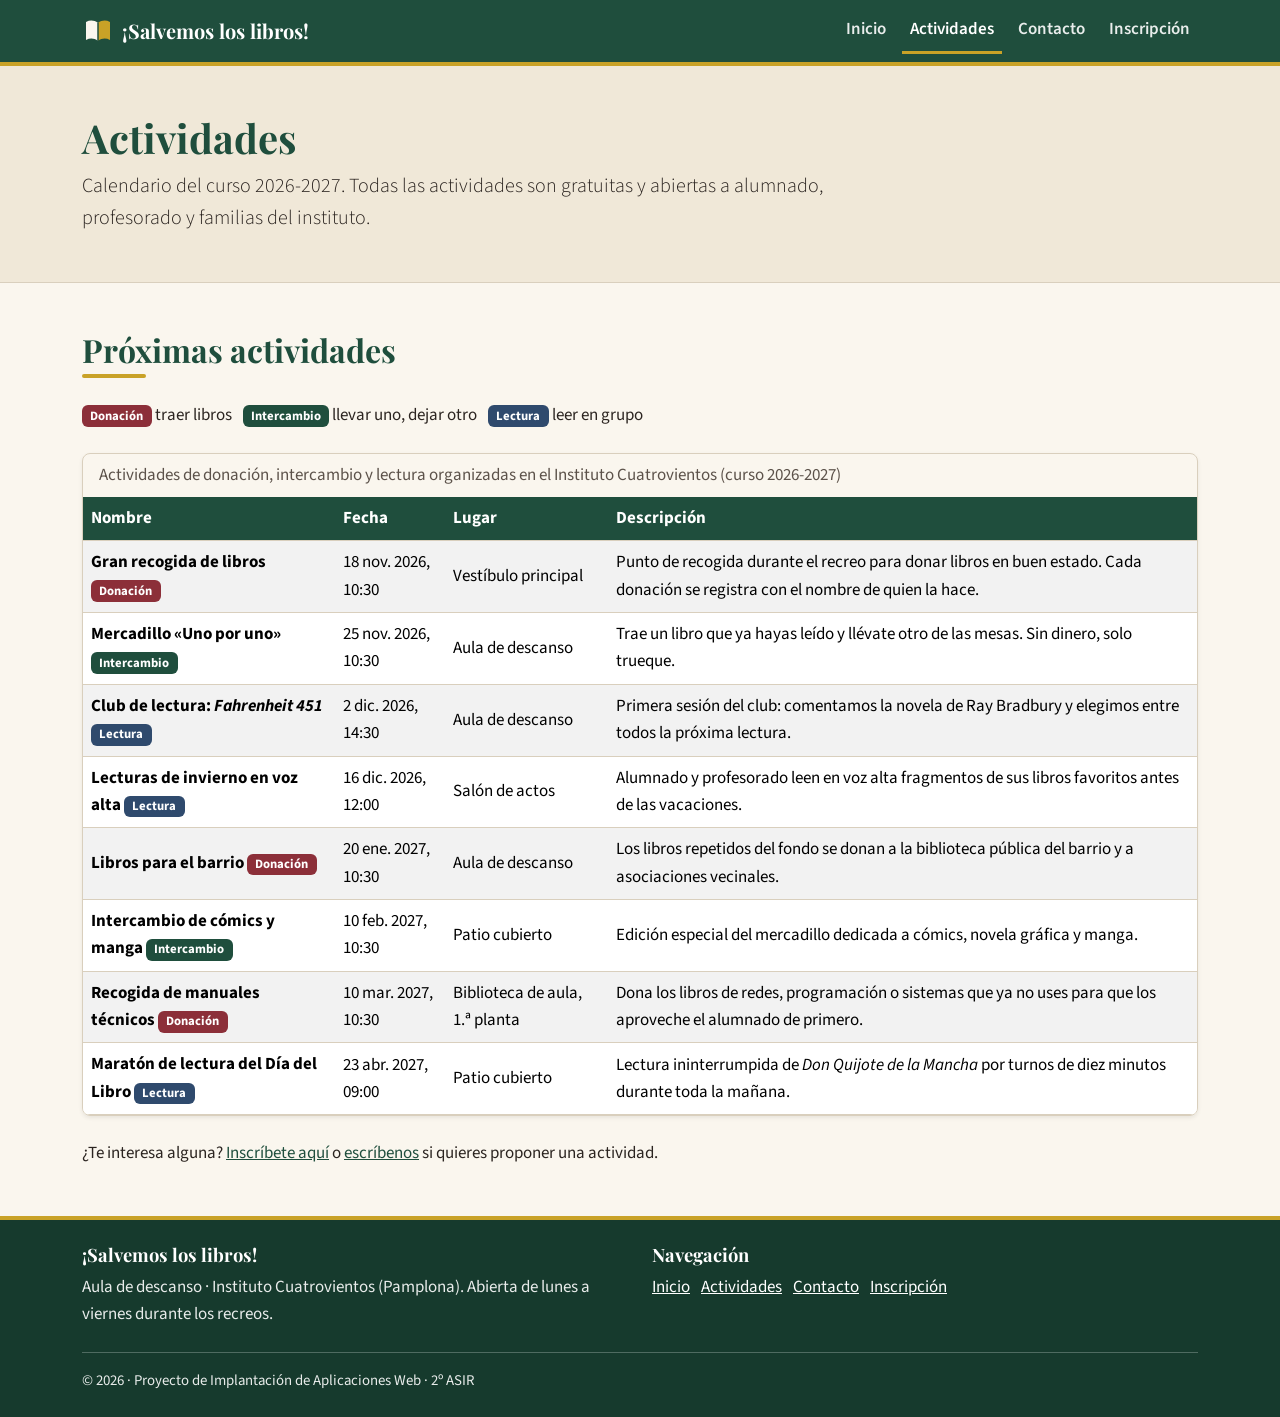
==== pages/events.html @ bb3ad629 "feat: add events page with accessible activities table" ====
<!DOCTYPE html>
<html lang="es">
<head>
  <meta charset="UTF-8">
  <meta name="viewport" content="width=device-width, initial-scale=1">
  <meta name="description" content="Calendario de actividades de intercambio, donación y lectura de ¡Salvemos los libros! en el Instituto Cuatrovientos.">
  <title>Actividades · ¡Salvemos los libros! · Instituto Cuatrovientos</title>
  <link rel="icon" href="../img/logo.svg" type="image/svg+xml">
  <link rel="preconnect" href="https://fonts.googleapis.com">
  <link rel="preconnect" href="https://fonts.gstatic.com" crossorigin>
  <link href="https://fonts.googleapis.com/css2?family=Playfair+Display:wght@700&amp;family=Source+Sans+3:wght@400;600;700&amp;display=swap" rel="stylesheet">
  <link href="https://cdn.jsdelivr.net/npm/bootstrap@5.3.3/dist/css/bootstrap.min.css" rel="stylesheet" integrity="sha384-QWTKZyjpPEjISv5WaRU9OFeRpok6YctnYmDr5pNlyT2bRjXh0JMhjY6hW+ALEwIH" crossorigin="anonymous">
  <link href="../css/style.css" rel="stylesheet">
</head>
<body>
  <a class="skip-link" href="#contenido">Saltar al contenido principal</a>

  <header>
    <nav class="navbar navbar-expand-lg navbar-library" data-bs-theme="dark" aria-label="Navegación principal">
      <div class="container">
        <a class="navbar-brand d-flex align-items-center gap-2" href="../index.html">
          <img src="../img/logo.svg" alt="" width="32" height="32">
          ¡Salvemos los libros!
        </a>
        <button class="navbar-toggler" type="button" data-bs-toggle="collapse" data-bs-target="#menuPrincipal" aria-controls="menuPrincipal" aria-expanded="false" aria-label="Abrir o cerrar el menú">
          <span class="navbar-toggler-icon"></span>
        </button>
        <div class="collapse navbar-collapse" id="menuPrincipal">
          <ul class="navbar-nav ms-auto gap-lg-2">
            <li class="nav-item"><a class="nav-link" href="../index.html">Inicio</a></li>
            <li class="nav-item"><a class="nav-link active" aria-current="page" href="events.html">Actividades</a></li>
            <li class="nav-item"><a class="nav-link" href="contact.html">Contacto</a></li>
            <li class="nav-item"><a class="nav-link" href="register.html">Inscripción</a></li>
          </ul>
        </div>
      </div>
    </nav>
  </header>

  <main id="contenido">
    <section class="page-header py-5" aria-labelledby="titulo-actividades">
      <div class="container">
        <h1 id="titulo-actividades" class="mb-2">Actividades</h1>
        <p class="lead mb-0 col-lg-9">Calendario del curso 2026-2027. Todas las actividades son gratuitas y abiertas a alumnado, profesorado y familias del instituto.</p>
      </div>
    </section>

    <section class="py-5" aria-labelledby="titulo-calendario">
      <div class="container">
        <h2 id="titulo-calendario" class="section-title">Próximas actividades</h2>
        <ul class="list-inline mb-4" aria-label="Leyenda de tipos de actividad">
          <li class="list-inline-item"><span class="badge badge-donacion">Donación</span> traer libros</li>
          <li class="list-inline-item"><span class="badge badge-intercambio">Intercambio</span> llevar uno, dejar otro</li>
          <li class="list-inline-item"><span class="badge badge-lectura">Lectura</span> leer en grupo</li>
        </ul>

        <div class="table-responsive rounded-3 border shadow-sm">
          <table class="table table-library table-striped table-hover align-middle mb-0">
            <caption class="px-3">Actividades de donación, intercambio y lectura organizadas en el Instituto Cuatrovientos (curso 2026-2027)</caption>
            <thead>
              <tr>
                <th scope="col">Nombre</th>
                <th scope="col">Fecha</th>
                <th scope="col">Lugar</th>
                <th scope="col">Descripción</th>
              </tr>
            </thead>
            <tbody>
              <tr>
                <th scope="row">Gran recogida de libros <span class="badge badge-donacion d-block d-sm-inline-block mt-1">Donación</span></th>
                <td><time datetime="2026-11-18T10:30">18 nov. 2026, 10:30</time></td>
                <td>Vestíbulo principal</td>
                <td>Punto de recogida durante el recreo para donar libros en buen estado. Cada donación se registra con el nombre de quien la hace.</td>
              </tr>
              <tr>
                <th scope="row">Mercadillo «Uno por uno» <span class="badge badge-intercambio d-block d-sm-inline-block mt-1">Intercambio</span></th>
                <td><time datetime="2026-11-25T10:30">25 nov. 2026, 10:30</time></td>
                <td>Aula de descanso</td>
                <td>Trae un libro que ya hayas leído y llévate otro de las mesas. Sin dinero, solo trueque.</td>
              </tr>
              <tr>
                <th scope="row">Club de lectura: <cite>Fahrenheit 451</cite> <span class="badge badge-lectura d-block d-sm-inline-block mt-1">Lectura</span></th>
                <td><time datetime="2026-12-02T14:30">2 dic. 2026, 14:30</time></td>
                <td>Aula de descanso</td>
                <td>Primera sesión del club: comentamos la novela de Ray Bradbury y elegimos entre todos la próxima lectura.</td>
              </tr>
              <tr>
                <th scope="row">Lecturas de invierno en voz alta <span class="badge badge-lectura d-block d-sm-inline-block mt-1">Lectura</span></th>
                <td><time datetime="2026-12-16T12:00">16 dic. 2026, 12:00</time></td>
                <td>Salón de actos</td>
                <td>Alumnado y profesorado leen en voz alta fragmentos de sus libros favoritos antes de las vacaciones.</td>
              </tr>
              <tr>
                <th scope="row">Libros para el barrio <span class="badge badge-donacion d-block d-sm-inline-block mt-1">Donación</span></th>
                <td><time datetime="2027-01-20T10:30">20 ene. 2027, 10:30</time></td>
                <td>Aula de descanso</td>
                <td>Los libros repetidos del fondo se donan a la biblioteca pública del barrio y a asociaciones vecinales.</td>
              </tr>
              <tr>
                <th scope="row">Intercambio de cómics y manga <span class="badge badge-intercambio d-block d-sm-inline-block mt-1">Intercambio</span></th>
                <td><time datetime="2027-02-10T10:30">10 feb. 2027, 10:30</time></td>
                <td>Patio cubierto</td>
                <td>Edición especial del mercadillo dedicada a cómics, novela gráfica y manga.</td>
              </tr>
              <tr>
                <th scope="row">Recogida de manuales técnicos <span class="badge badge-donacion d-block d-sm-inline-block mt-1">Donación</span></th>
                <td><time datetime="2027-03-10T10:30">10 mar. 2027, 10:30</time></td>
                <td>Biblioteca de aula, 1.ª planta</td>
                <td>Dona los libros de redes, programación o sistemas que ya no uses para que los aproveche el alumnado de primero.</td>
              </tr>
              <tr>
                <th scope="row">Maratón de lectura del Día del Libro <span class="badge badge-lectura d-block d-sm-inline-block mt-1">Lectura</span></th>
                <td><time datetime="2027-04-23T09:00">23 abr. 2027, 09:00</time></td>
                <td>Patio cubierto</td>
                <td>Lectura ininterrumpida de <cite>Don Quijote de la Mancha</cite> por turnos de diez minutos durante toda la mañana.</td>
              </tr>
            </tbody>
          </table>
        </div>
        <p class="mt-4 mb-0">¿Te interesa alguna? <a href="register.html">Inscríbete aquí</a> o <a href="contact.html">escríbenos</a> si quieres proponer una actividad.</p>
      </div>
    </section>
  </main>

  <footer class="site-footer py-4">
    <div class="container">
      <div class="row g-4">
        <div class="col-md-6">
          <h2>¡Salvemos los libros!</h2>
          <p class="mb-0">Aula de descanso · Instituto Cuatrovientos (Pamplona). Abierta de lunes a viernes durante los recreos.</p>
        </div>
        <nav class="col-md-6" aria-label="Enlaces del pie de página">
          <h2>Navegación</h2>
          <ul class="list-inline mb-0">
            <li class="list-inline-item"><a href="../index.html">Inicio</a></li>
            <li class="list-inline-item"><a href="events.html">Actividades</a></li>
            <li class="list-inline-item"><a href="contact.html">Contacto</a></li>
            <li class="list-inline-item"><a href="register.html">Inscripción</a></li>
          </ul>
        </nav>
      </div>
      <p class="small mt-4 mb-0 pt-3 border-top border-light border-opacity-25">© 2026 · Proyecto de Implantación de Aplicaciones Web · 2º ASIR</p>
    </div>
  </footer>

  <script src="https://cdn.jsdelivr.net/npm/bootstrap@5.3.3/dist/js/bootstrap.bundle.min.js" integrity="sha384-YvpcrYf0tY3lHB60NNkmXc5s9fDVZLESaAA55NDzOxhy9GkcIdslK1eN7N6jIeHz" crossorigin="anonymous"></script>
</body>
</html>
---- css/style.css ----
/* ==========================================================================
   ¡Salvemos los libros! · Estilos propios sobre Bootstrap 5.3
   ========================================================================== */

/* --- 1. Variables: paleta y tipografías (ver docs/PLANNING.md) --- */
:root {
  --color-primary: #1f4e3d;
  --color-primary-dark: #163a2d;
  --color-primary-rgb: 31, 78, 61;
  --color-accent: #8c2f39;
  --color-gold: #c9a227;
  --color-reading: #2f4a6d;
  --color-paper: #faf6ee;
  --color-paper-dark: #f0e8d8;
  --color-ink: #2b2420;
  --color-muted: #5c524a;

  --font-heading: 'Playfair Display', Georgia, 'Times New Roman', serif;
  --font-body: 'Source Sans 3', system-ui, -apple-system, 'Segoe UI', Roboto, Arial, sans-serif;

  /* Sobrescribimos variables de Bootstrap para que sus componentes usen nuestra paleta */
  --bs-body-bg: var(--color-paper);
  --bs-body-color: var(--color-ink);
  --bs-body-font-family: var(--font-body);
  --bs-secondary-color: var(--color-muted);
  --bs-primary: var(--color-primary);
  --bs-primary-rgb: var(--color-primary-rgb);
  --bs-link-color-rgb: var(--color-primary-rgb);
  --bs-link-hover-color-rgb: 22, 58, 45;
  --bs-border-color: #d9cfbd;
}

/* --- 2. Base y tipografía --- */
body {
  font-size: 1.0625rem;
  line-height: 1.6;
}

h1, h2, h3, .navbar-brand {
  font-family: var(--font-heading);
  font-weight: 700;
  color: var(--color-primary);
}

.section-title {
  position: relative;
  padding-bottom: 0.5rem;
  margin-bottom: 1.5rem;
}

/* Subrayado decorativo dorado bajo los títulos de sección */
.section-title::after {
  content: '';
  position: absolute;
  left: 0;
  bottom: 0;
  width: 4rem;
  height: 4px;
  border-radius: 2px;
  background: var(--color-gold);
}

/* --- 3. Accesibilidad: foco siempre visible y enlace para saltar al contenido --- */
:focus-visible {
  outline: 3px solid var(--color-accent);
  outline-offset: 3px;
}

.navbar :focus-visible,
.site-footer :focus-visible,
.hero :focus-visible {
  outline-color: var(--color-gold);
}

.skip-link {
  position: absolute;
  top: -100px;
  left: 1rem;
  z-index: 2000;
  padding: 0.5rem 1rem;
  background: var(--color-ink);
  color: #fff;
  border-radius: 0 0 0.5rem 0.5rem;
}

.skip-link:focus {
  top: 0;
  color: #fff;
}

/* --- 4. Navbar --- */
.navbar-library {
  background: var(--color-primary);
  border-bottom: 4px solid var(--color-gold);
}

.navbar-library .navbar-brand {
  color: #fff;
}

.navbar-library .nav-link {
  --bs-nav-link-color: rgba(255, 255, 255, 0.9);
  --bs-nav-link-hover-color: #fff;
  font-weight: 600;
  border-bottom: 3px solid transparent;
}

/* El enlace activo no se distingue solo por el color: lleva subrayado dorado */
.navbar-library .nav-link.active {
  color: #fff;
  border-bottom-color: var(--color-gold);
}

/* --- 5. Botones con la paleta propia --- */
.btn-primary {
  --bs-btn-bg: var(--color-primary);
  --bs-btn-border-color: var(--color-primary);
  --bs-btn-hover-bg: var(--color-primary-dark);
  --bs-btn-hover-border-color: var(--color-primary-dark);
  --bs-btn-active-bg: var(--color-primary-dark);
  --bs-btn-active-border-color: var(--color-primary-dark);
  --bs-btn-focus-shadow-rgb: var(--color-primary-rgb);
}

.btn-outline-primary {
  --bs-btn-color: var(--color-primary);
  --bs-btn-border-color: var(--color-primary);
  --bs-btn-hover-bg: var(--color-primary);
  --bs-btn-hover-border-color: var(--color-primary);
  --bs-btn-active-bg: var(--color-primary-dark);
  --bs-btn-active-border-color: var(--color-primary-dark);
  --bs-btn-focus-shadow-rgb: var(--color-primary-rgb);
}

.btn-accent {
  --bs-btn-color: #fff;
  --bs-btn-bg: var(--color-accent);
  --bs-btn-border-color: var(--color-accent);
  --bs-btn-hover-color: #fff;
  --bs-btn-hover-bg: #6f242d;
  --bs-btn-hover-border-color: #6f242d;
  --bs-btn-active-color: #fff;
  --bs-btn-active-bg: #6f242d;
}

/* --- 6. Hero de portada --- */
.hero {
  background:
    linear-gradient(135deg, rgba(22, 58, 45, 0.97), rgba(31, 78, 61, 0.9)),
    repeating-linear-gradient(90deg, var(--color-gold) 0 6px, transparent 6px 46px);
  color: #fff;
}

.hero h1 {
  color: #fff;
}

.hero .lead {
  color: rgba(255, 255, 255, 0.92);
}

.page-header {
  background: var(--color-paper-dark);
  border-bottom: 1px solid var(--bs-border-color);
}

/* --- 7. Cards de libros y objetivos --- */
.book-card {
  border: 1px solid var(--bs-border-color);
  transition: transform 0.2s ease, box-shadow 0.2s ease;
}

.book-card:hover,
.book-card:focus-within {
  transform: translateY(-4px);
  box-shadow: 0 0.75rem 1.5rem rgba(43, 36, 32, 0.12);
}

.book-card .card-img-top {
  aspect-ratio: 2 / 3;
  object-fit: cover;
  background: var(--color-paper-dark);
}

.book-meta {
  color: var(--color-muted);
}

.goal-card {
  background: #fff;
  border-left: 4px solid var(--color-gold);
}

/* --- 8. Etiquetas por tipo de actividad --- */
.badge-donacion { background: var(--color-accent); }
.badge-intercambio { background: var(--color-primary); }
.badge-lectura { background: var(--color-reading); }

/* --- 9. Tabla de actividades --- */
.table-library {
  --bs-table-bg: #fff;
}

.table-library > thead {
  --bs-table-bg: var(--color-primary);
  --bs-table-color: #fff;
}

.table-library caption {
  caption-side: top;
  color: var(--color-muted);
}

/* --- 10. Formularios --- */
.form-control:focus,
.form-select:focus,
.form-check-input:focus {
  border-color: var(--color-primary);
  box-shadow: 0 0 0 0.25rem rgba(var(--color-primary-rgb), 0.25);
}

.form-check-input:checked {
  background-color: var(--color-primary);
  border-color: var(--color-primary);
}

.form-panel {
  background: #fff;
  border: 1px solid var(--bs-border-color);
  border-radius: 0.75rem;
}

/* Asterisco de campo obligatorio (el atributo required ya lo anuncia al lector de pantalla) */
.required-mark {
  color: var(--color-accent);
  font-weight: 700;
}

.optional-mark {
  color: var(--color-muted);
  font-weight: 400;
  font-size: 0.9em;
}

/* --- 11. Footer --- */
.site-footer {
  background: var(--color-primary-dark);
  color: rgba(255, 255, 255, 0.9);
  border-top: 4px solid var(--color-gold);
}

.site-footer h2 {
  color: #fff;
  font-size: 1.15rem;
}

.site-footer a {
  color: #fff;
}
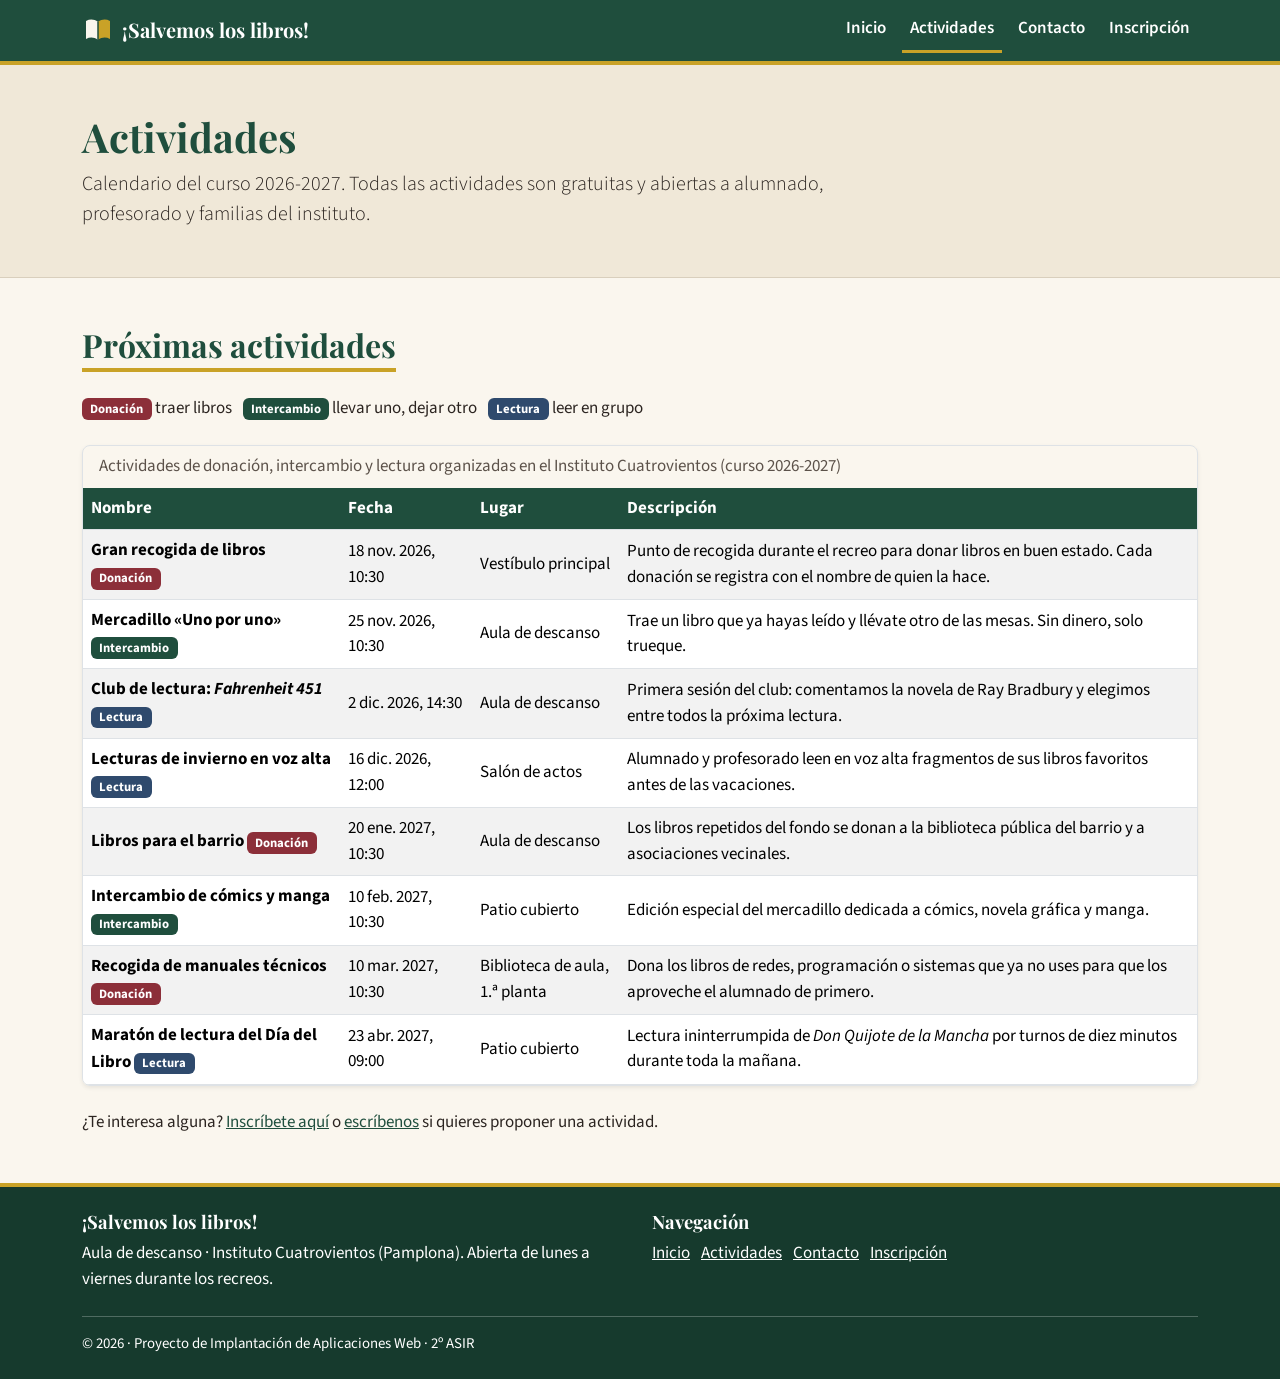
==== commit b89e6372: "refactor: simplify custom CSS and table column classes" ====
--- a/pages/events.html
+++ b/pages/events.html
@@ -67,52 +67,52 @@
             </thead>
             <tbody>
               <tr>
-                <th scope="row">Gran recogida de libros <span class="badge badge-donacion d-block d-sm-inline-block mt-1">Donación</span></th>
-                <td><time datetime="2026-11-18T10:30">18 nov. 2026, 10:30</time></td>
+                <th scope="row" class="col-nombre">Gran recogida de libros <span class="badge badge-donacion d-block d-sm-inline-block mt-1">Donación</span></th>
+                <td class="col-fecha"><time datetime="2026-11-18T10:30">18 nov. 2026, 10:30</time></td>
                 <td>Vestíbulo principal</td>
-                <td>Punto de recogida durante el recreo para donar libros en buen estado. Cada donación se registra con el nombre de quien la hace.</td>
+                <td class="col-descripcion">Punto de recogida durante el recreo para donar libros en buen estado. Cada donación se registra con el nombre de quien la hace.</td>
               </tr>
               <tr>
-                <th scope="row">Mercadillo «Uno por uno» <span class="badge badge-intercambio d-block d-sm-inline-block mt-1">Intercambio</span></th>
-                <td><time datetime="2026-11-25T10:30">25 nov. 2026, 10:30</time></td>
+                <th scope="row" class="col-nombre">Mercadillo «Uno por uno» <span class="badge badge-intercambio d-block d-sm-inline-block mt-1">Intercambio</span></th>
+                <td class="col-fecha"><time datetime="2026-11-25T10:30">25 nov. 2026, 10:30</time></td>
                 <td>Aula de descanso</td>
-                <td>Trae un libro que ya hayas leído y llévate otro de las mesas. Sin dinero, solo trueque.</td>
+                <td class="col-descripcion">Trae un libro que ya hayas leído y llévate otro de las mesas. Sin dinero, solo trueque.</td>
               </tr>
               <tr>
-                <th scope="row">Club de lectura: <cite>Fahrenheit 451</cite> <span class="badge badge-lectura d-block d-sm-inline-block mt-1">Lectura</span></th>
-                <td><time datetime="2026-12-02T14:30">2 dic. 2026, 14:30</time></td>
+                <th scope="row" class="col-nombre">Club de lectura: <cite>Fahrenheit 451</cite> <span class="badge badge-lectura d-block d-sm-inline-block mt-1">Lectura</span></th>
+                <td class="col-fecha"><time datetime="2026-12-02T14:30">2 dic. 2026, 14:30</time></td>
                 <td>Aula de descanso</td>
-                <td>Primera sesión del club: comentamos la novela de Ray Bradbury y elegimos entre todos la próxima lectura.</td>
+                <td class="col-descripcion">Primera sesión del club: comentamos la novela de Ray Bradbury y elegimos entre todos la próxima lectura.</td>
               </tr>
               <tr>
-                <th scope="row">Lecturas de invierno en voz alta <span class="badge badge-lectura d-block d-sm-inline-block mt-1">Lectura</span></th>
-                <td><time datetime="2026-12-16T12:00">16 dic. 2026, 12:00</time></td>
+                <th scope="row" class="col-nombre">Lecturas de invierno en voz alta <span class="badge badge-lectura d-block d-sm-inline-block mt-1">Lectura</span></th>
+                <td class="col-fecha"><time datetime="2026-12-16T12:00">16 dic. 2026, 12:00</time></td>
                 <td>Salón de actos</td>
-                <td>Alumnado y profesorado leen en voz alta fragmentos de sus libros favoritos antes de las vacaciones.</td>
+                <td class="col-descripcion">Alumnado y profesorado leen en voz alta fragmentos de sus libros favoritos antes de las vacaciones.</td>
               </tr>
               <tr>
-                <th scope="row">Libros para el barrio <span class="badge badge-donacion d-block d-sm-inline-block mt-1">Donación</span></th>
-                <td><time datetime="2027-01-20T10:30">20 ene. 2027, 10:30</time></td>
+                <th scope="row" class="col-nombre">Libros para el barrio <span class="badge badge-donacion d-block d-sm-inline-block mt-1">Donación</span></th>
+                <td class="col-fecha"><time datetime="2027-01-20T10:30">20 ene. 2027, 10:30</time></td>
                 <td>Aula de descanso</td>
-                <td>Los libros repetidos del fondo se donan a la biblioteca pública del barrio y a asociaciones vecinales.</td>
+                <td class="col-descripcion">Los libros repetidos del fondo se donan a la biblioteca pública del barrio y a asociaciones vecinales.</td>
               </tr>
               <tr>
-                <th scope="row">Intercambio de cómics y manga <span class="badge badge-intercambio d-block d-sm-inline-block mt-1">Intercambio</span></th>
-                <td><time datetime="2027-02-10T10:30">10 feb. 2027, 10:30</time></td>
+                <th scope="row" class="col-nombre">Intercambio de cómics y manga <span class="badge badge-intercambio d-block d-sm-inline-block mt-1">Intercambio</span></th>
+                <td class="col-fecha"><time datetime="2027-02-10T10:30">10 feb. 2027, 10:30</time></td>
                 <td>Patio cubierto</td>
-                <td>Edición especial del mercadillo dedicada a cómics, novela gráfica y manga.</td>
+                <td class="col-descripcion">Edición especial del mercadillo dedicada a cómics, novela gráfica y manga.</td>
               </tr>
               <tr>
-                <th scope="row">Recogida de manuales técnicos <span class="badge badge-donacion d-block d-sm-inline-block mt-1">Donación</span></th>
-                <td><time datetime="2027-03-10T10:30">10 mar. 2027, 10:30</time></td>
+                <th scope="row" class="col-nombre">Recogida de manuales técnicos <span class="badge badge-donacion d-block d-sm-inline-block mt-1">Donación</span></th>
+                <td class="col-fecha"><time datetime="2027-03-10T10:30">10 mar. 2027, 10:30</time></td>
                 <td>Biblioteca de aula, 1.ª planta</td>
-                <td>Dona los libros de redes, programación o sistemas que ya no uses para que los aproveche el alumnado de primero.</td>
+                <td class="col-descripcion">Dona los libros de redes, programación o sistemas que ya no uses para que los aproveche el alumnado de primero.</td>
               </tr>
               <tr>
-                <th scope="row">Maratón de lectura del Día del Libro <span class="badge badge-lectura d-block d-sm-inline-block mt-1">Lectura</span></th>
-                <td><time datetime="2027-04-23T09:00">23 abr. 2027, 09:00</time></td>
+                <th scope="row" class="col-nombre">Maratón de lectura del Día del Libro <span class="badge badge-lectura d-block d-sm-inline-block mt-1">Lectura</span></th>
+                <td class="col-fecha"><time datetime="2027-04-23T09:00">23 abr. 2027, 09:00</time></td>
                 <td>Patio cubierto</td>
-                <td>Lectura ininterrumpida de <cite>Don Quijote de la Mancha</cite> por turnos de diez minutos durante toda la mañana.</td>
+                <td class="col-descripcion">Lectura ininterrumpida de <cite>Don Quijote de la Mancha</cite> por turnos de diez minutos durante toda la mañana.</td>
               </tr>
             </tbody>
           </table>
--- a/css/style.css
+++ b/css/style.css
@@ -1,39 +1,31 @@
-/* ==========================================================================
-   ¡Salvemos los libros! · Estilos propios sobre Bootstrap 5.3
-   ========================================================================== */
-
-/* --- 1. Variables: paleta y tipografías (ver docs/PLANNING.md) --- */
+/* ==========================================================
+   ¡Salvemos los libros! - Estilos propios
+   Se cargan DESPUÉS de Bootstrap para poder cambiar su aspecto.
+   ========================================================== */
+
+/* ---------- 1. Variables: colores y tipografías ---------- */
 :root {
-  --color-primary: #1f4e3d;
-  --color-primary-dark: #163a2d;
-  --color-primary-rgb: 31, 78, 61;
-  --color-accent: #8c2f39;
-  --color-gold: #c9a227;
-  --color-reading: #2f4a6d;
-  --color-paper: #faf6ee;
-  --color-paper-dark: #f0e8d8;
-  --color-ink: #2b2420;
-  --color-muted: #5c524a;
+  --color-primary: #1f4e3d;      /* verde biblioteca */
+  --color-primary-dark: #163a2d; /* verde oscuro */
+  --color-accent: #8c2f39;       /* burdeos */
+  --color-accent-dark: #6f242d;  /* burdeos oscuro */
+  --color-gold: #c9a227;         /* dorado */
+  --color-reading: #2f4a6d;      /* azul tinta */
+  --color-paper: #faf6ee;        /* papel antiguo */
+  --color-paper-dark: #f0e8d8;   /* papel más oscuro */
+  --color-ink: #2b2420;          /* tinta (texto) */
+  --color-muted: #5c524a;        /* texto secundario */
 
   --font-heading: 'Playfair Display', Georgia, 'Times New Roman', serif;
-  --font-body: 'Source Sans 3', system-ui, -apple-system, 'Segoe UI', Roboto, Arial, sans-serif;
-
-  /* Sobrescribimos variables de Bootstrap para que sus componentes usen nuestra paleta */
-  --bs-body-bg: var(--color-paper);
-  --bs-body-color: var(--color-ink);
-  --bs-body-font-family: var(--font-body);
-  --bs-secondary-color: var(--color-muted);
-  --bs-primary: var(--color-primary);
-  --bs-primary-rgb: var(--color-primary-rgb);
-  --bs-link-color-rgb: var(--color-primary-rgb);
-  --bs-link-hover-color-rgb: 22, 58, 45;
-  --bs-border-color: #d9cfbd;
-}
-
-/* --- 2. Base y tipografía --- */
+  --font-body: 'Source Sans 3', Arial, Helvetica, sans-serif;
+}
+
+/* ---------- 2. Base ---------- */
 body {
+  background-color: var(--color-paper);
+  color: var(--color-ink);
+  font-family: var(--font-body);
   font-size: 1.0625rem;
-  line-height: 1.6;
 }
 
 h1, h2, h3, .navbar-brand {
@@ -42,45 +34,46 @@
   color: var(--color-primary);
 }
 
+a {
+  color: var(--color-primary);
+}
+
+/* Título de sección con una línea dorada debajo */
 .section-title {
-  position: relative;
-  padding-bottom: 0.5rem;
+  display: inline-block;
+  padding-bottom: 0.25rem;
   margin-bottom: 1.5rem;
-}
-
-/* Subrayado decorativo dorado bajo los títulos de sección */
-.section-title::after {
-  content: '';
-  position: absolute;
-  left: 0;
-  bottom: 0;
-  width: 4rem;
-  height: 4px;
-  border-radius: 2px;
-  background: var(--color-gold);
-}
-
-/* --- 3. Accesibilidad: foco siempre visible y enlace para saltar al contenido --- */
-:focus-visible {
+  border-bottom: 4px solid var(--color-gold);
+}
+
+/* ---------- 3. Accesibilidad ---------- */
+/* Contorno visible cuando se navega con el teclado */
+a:focus-visible,
+button:focus-visible,
+input:focus-visible,
+select:focus-visible,
+textarea:focus-visible {
   outline: 3px solid var(--color-accent);
   outline-offset: 3px;
 }
 
-.navbar :focus-visible,
-.site-footer :focus-visible,
-.hero :focus-visible {
+/* Sobre fondo verde oscuro el contorno se ve mejor en dorado */
+.navbar a:focus-visible,
+.navbar button:focus-visible,
+.hero a:focus-visible,
+.site-footer a:focus-visible {
   outline-color: var(--color-gold);
 }
 
+/* Enlace "Saltar al contenido": escondido arriba hasta que recibe el foco */
 .skip-link {
   position: absolute;
   top: -100px;
   left: 1rem;
   z-index: 2000;
   padding: 0.5rem 1rem;
-  background: var(--color-ink);
-  color: #fff;
-  border-radius: 0 0 0.5rem 0.5rem;
+  background-color: var(--color-ink);
+  color: #fff;
 }
 
 .skip-link:focus {
@@ -88,30 +81,31 @@
   color: #fff;
 }
 
-/* --- 4. Navbar --- */
+/* ---------- 4. Navbar ---------- */
 .navbar-library {
-  background: var(--color-primary);
+  background-color: var(--color-primary);
   border-bottom: 4px solid var(--color-gold);
 }
 
-.navbar-library .navbar-brand {
-  color: #fff;
-}
-
+.navbar-library .navbar-brand,
 .navbar-library .nav-link {
-  --bs-nav-link-color: rgba(255, 255, 255, 0.9);
-  --bs-nav-link-hover-color: #fff;
+  color: #fff;
+}
+
+.navbar-library .nav-link {
   font-weight: 600;
   border-bottom: 3px solid transparent;
 }
 
-/* El enlace activo no se distingue solo por el color: lleva subrayado dorado */
+/* Enlace activo: además del color, lleva una línea dorada debajo */
 .navbar-library .nav-link.active {
   color: #fff;
   border-bottom-color: var(--color-gold);
 }
 
-/* --- 5. Botones con la paleta propia --- */
+/* ---------- 5. Botones ---------- */
+/* Bootstrap pinta los botones leyendo estas variables (--bs-btn-...).
+   Solo cambiamos su valor para usar nuestros colores. */
 .btn-primary {
   --bs-btn-bg: var(--color-primary);
   --bs-btn-border-color: var(--color-primary);
@@ -119,7 +113,6 @@
   --bs-btn-hover-border-color: var(--color-primary-dark);
   --bs-btn-active-bg: var(--color-primary-dark);
   --bs-btn-active-border-color: var(--color-primary-dark);
-  --bs-btn-focus-shadow-rgb: var(--color-primary-rgb);
 }
 
 .btn-outline-primary {
@@ -129,7 +122,6 @@
   --bs-btn-hover-border-color: var(--color-primary);
   --bs-btn-active-bg: var(--color-primary-dark);
   --bs-btn-active-border-color: var(--color-primary-dark);
-  --bs-btn-focus-shadow-rgb: var(--color-primary-rgb);
 }
 
 .btn-accent {
@@ -137,49 +129,42 @@
   --bs-btn-bg: var(--color-accent);
   --bs-btn-border-color: var(--color-accent);
   --bs-btn-hover-color: #fff;
-  --bs-btn-hover-bg: #6f242d;
-  --bs-btn-hover-border-color: #6f242d;
+  --bs-btn-hover-bg: var(--color-accent-dark);
+  --bs-btn-hover-border-color: var(--color-accent-dark);
   --bs-btn-active-color: #fff;
-  --bs-btn-active-bg: #6f242d;
-}
-
-/* --- 6. Hero de portada --- */
+  --bs-btn-active-bg: var(--color-accent-dark);
+}
+
+/* ---------- 6. Cabeceras de página ---------- */
 .hero {
-  background:
-    linear-gradient(135deg, rgba(22, 58, 45, 0.97), rgba(31, 78, 61, 0.9)),
-    repeating-linear-gradient(90deg, var(--color-gold) 0 6px, transparent 6px 46px);
-  color: #fff;
-}
-
-.hero h1 {
-  color: #fff;
-}
-
+  background-color: var(--color-primary);
+  color: #fff;
+}
+
+.hero h1,
 .hero .lead {
-  color: rgba(255, 255, 255, 0.92);
+  color: #fff;
 }
 
 .page-header {
-  background: var(--color-paper-dark);
-  border-bottom: 1px solid var(--bs-border-color);
-}
-
-/* --- 7. Cards de libros y objetivos --- */
+  background-color: var(--color-paper-dark);
+  border-bottom: 1px solid #d9cfbd;
+}
+
+/* ---------- 7. Cards ---------- */
 .book-card {
-  border: 1px solid var(--bs-border-color);
-  transition: transform 0.2s ease, box-shadow 0.2s ease;
-}
-
-.book-card:hover,
-.book-card:focus-within {
+  border: 1px solid #d9cfbd;
+  transition: transform 0.2s;
+}
+
+/* La portada ocupa todo el ancho y la altura se ajusta sola, sin deformarse */
+.book-card img {
+  height: auto;
+}
+
+/* Al pasar el ratón la card sube un poco */
+.book-card:hover {
   transform: translateY(-4px);
-  box-shadow: 0 0.75rem 1.5rem rgba(43, 36, 32, 0.12);
-}
-
-.book-card .card-img-top {
-  aspect-ratio: 2 / 3;
-  object-fit: cover;
-  background: var(--color-paper-dark);
 }
 
 .book-meta {
@@ -187,23 +172,27 @@
 }
 
 .goal-card {
-  background: #fff;
+  background-color: #fff;
   border-left: 4px solid var(--color-gold);
 }
 
-/* --- 8. Etiquetas por tipo de actividad --- */
-.badge-donacion { background: var(--color-accent); }
-.badge-intercambio { background: var(--color-primary); }
-.badge-lectura { background: var(--color-reading); }
-
-/* --- 9. Tabla de actividades --- */
-.table-library {
-  --bs-table-bg: #fff;
-}
-
-.table-library > thead {
-  --bs-table-bg: var(--color-primary);
-  --bs-table-color: #fff;
+/* ---------- 8. Etiquetas por tipo de actividad ---------- */
+.badge-donacion {
+  background-color: var(--color-accent);
+}
+
+.badge-intercambio {
+  background-color: var(--color-primary);
+}
+
+.badge-lectura {
+  background-color: var(--color-reading);
+}
+
+/* ---------- 9. Tabla de actividades ---------- */
+.table-library thead th {
+  background-color: var(--color-primary);
+  color: #fff;
 }
 
 .table-library caption {
@@ -211,12 +200,31 @@
   color: var(--color-muted);
 }
 
-/* --- 10. Formularios --- */
+/* Anchos mínimos: en el móvil la tabla se desplaza hacia el lado
+   (gracias a .table-responsive) en vez de aplastar el texto */
+.col-nombre {
+  min-width: 11rem;
+}
+
+.col-fecha {
+  min-width: 7.5rem;
+}
+
+.col-descripcion {
+  min-width: 18rem;
+}
+
+/* ---------- 10. Formularios ---------- */
+.form-control,
+.form-select {
+  background-color: #fff;
+}
+
 .form-control:focus,
 .form-select:focus,
 .form-check-input:focus {
   border-color: var(--color-primary);
-  box-shadow: 0 0 0 0.25rem rgba(var(--color-primary-rgb), 0.25);
+  box-shadow: 0 0 0 0.25rem rgba(31, 78, 61, 0.25);
 }
 
 .form-check-input:checked {
@@ -225,27 +233,27 @@
 }
 
 .form-panel {
-  background: #fff;
-  border: 1px solid var(--bs-border-color);
+  background-color: #fff;
+  border: 1px solid #d9cfbd;
   border-radius: 0.75rem;
 }
 
-/* Asterisco de campo obligatorio (el atributo required ya lo anuncia al lector de pantalla) */
+/* Asterisco de los campos obligatorios */
 .required-mark {
   color: var(--color-accent);
   font-weight: 700;
 }
 
+/* Texto "(opcional)" */
 .optional-mark {
   color: var(--color-muted);
-  font-weight: 400;
   font-size: 0.9em;
 }
 
-/* --- 11. Footer --- */
+/* ---------- 11. Footer ---------- */
 .site-footer {
-  background: var(--color-primary-dark);
-  color: rgba(255, 255, 255, 0.9);
+  background-color: var(--color-primary-dark);
+  color: #fff;
   border-top: 4px solid var(--color-gold);
 }
 
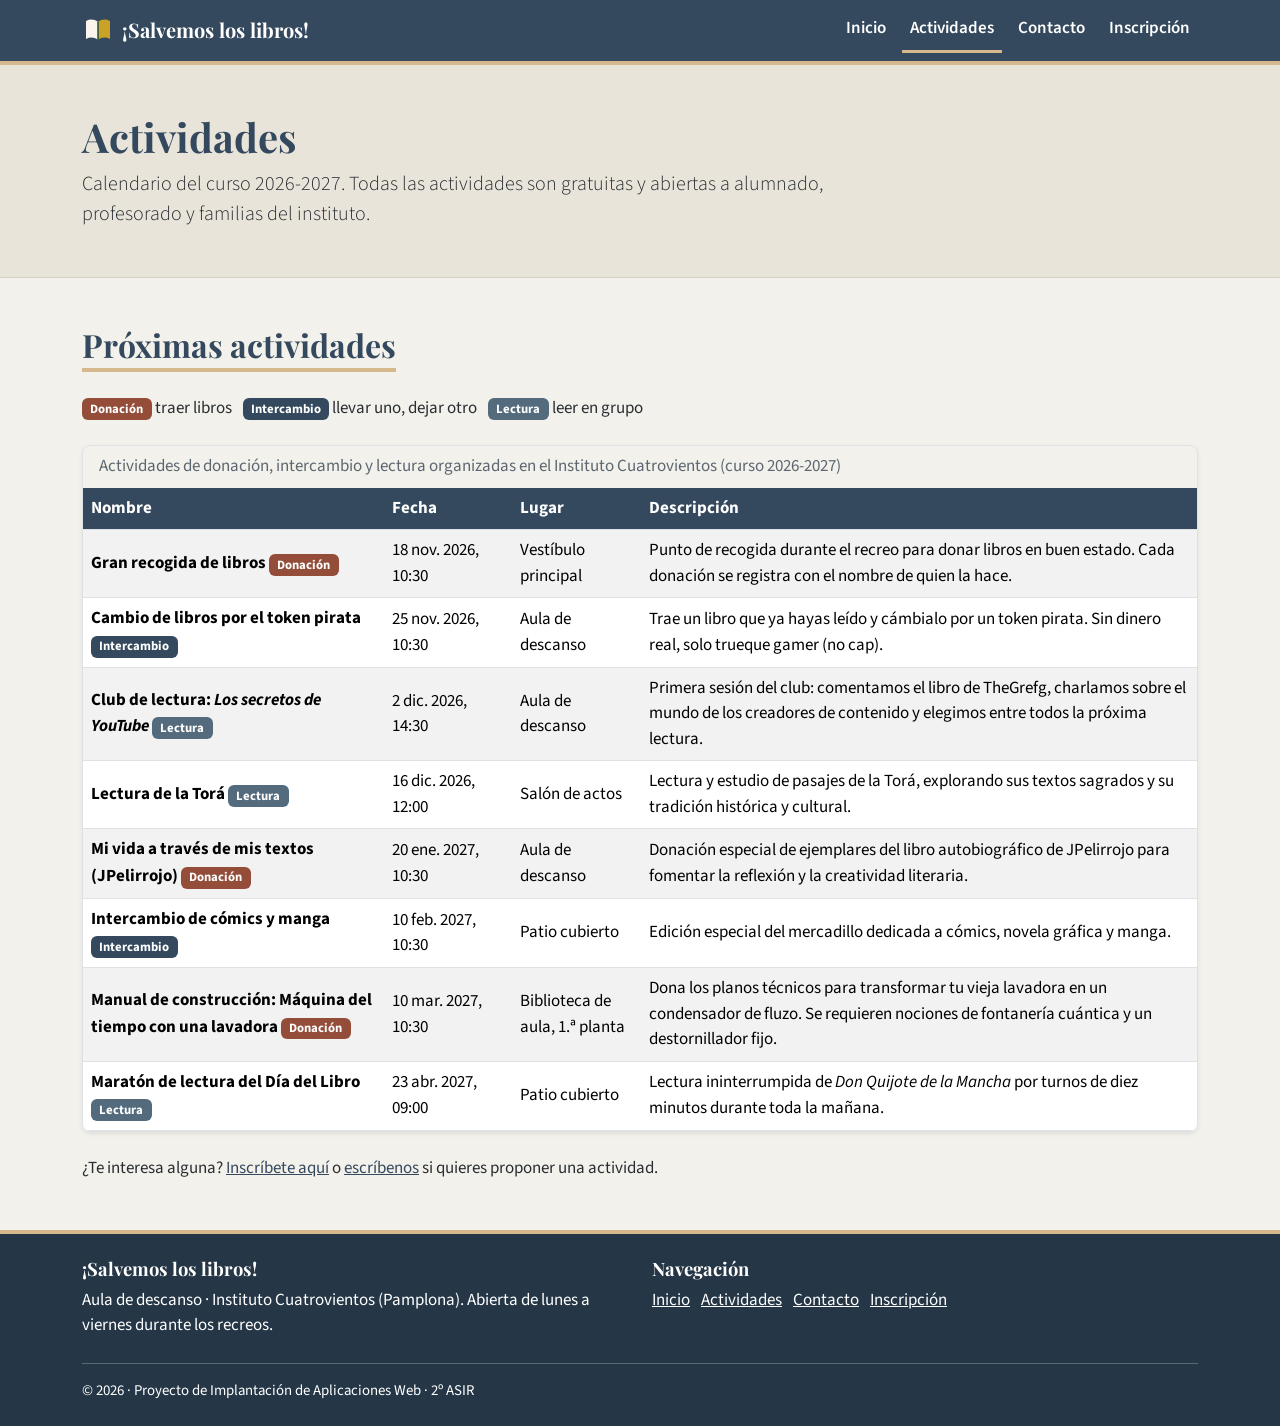
==== commit 20579001: "cambios cambiosos" ====
--- a/pages/events.html
+++ b/pages/events.html
@@ -73,28 +73,28 @@
                 <td class="col-descripcion">Punto de recogida durante el recreo para donar libros en buen estado. Cada donación se registra con el nombre de quien la hace.</td>
               </tr>
               <tr>
-                <th scope="row" class="col-nombre">Mercadillo «Uno por uno» <span class="badge badge-intercambio d-block d-sm-inline-block mt-1">Intercambio</span></th>
+                <th scope="row" class="col-nombre">Cambio de libros por el token pirata <span class="badge badge-intercambio d-block d-sm-inline-block mt-1">Intercambio</span></th>
                 <td class="col-fecha"><time datetime="2026-11-25T10:30">25 nov. 2026, 10:30</time></td>
                 <td>Aula de descanso</td>
-                <td class="col-descripcion">Trae un libro que ya hayas leído y llévate otro de las mesas. Sin dinero, solo trueque.</td>
+                <td class="col-descripcion">Trae un libro que ya hayas leído y cámbialo por un token pirata. Sin dinero real, solo trueque gamer (no cap).</td>
               </tr>
               <tr>
-                <th scope="row" class="col-nombre">Club de lectura: <cite>Fahrenheit 451</cite> <span class="badge badge-lectura d-block d-sm-inline-block mt-1">Lectura</span></th>
+                <th scope="row" class="col-nombre">Club de lectura: <cite>Los secretos de YouTube</cite> <span class="badge badge-lectura d-block d-sm-inline-block mt-1">Lectura</span></th>
                 <td class="col-fecha"><time datetime="2026-12-02T14:30">2 dic. 2026, 14:30</time></td>
                 <td>Aula de descanso</td>
-                <td class="col-descripcion">Primera sesión del club: comentamos la novela de Ray Bradbury y elegimos entre todos la próxima lectura.</td>
+                <td class="col-descripcion">Primera sesión del club: comentamos el libro de TheGrefg, charlamos sobre el mundo de los creadores de contenido y elegimos entre todos la próxima lectura.</td>
               </tr>
               <tr>
-                <th scope="row" class="col-nombre">Lecturas de invierno en voz alta <span class="badge badge-lectura d-block d-sm-inline-block mt-1">Lectura</span></th>
+                <th scope="row" class="col-nombre">Lectura de la Torá <span class="badge badge-lectura d-block d-sm-inline-block mt-1">Lectura</span></th>
                 <td class="col-fecha"><time datetime="2026-12-16T12:00">16 dic. 2026, 12:00</time></td>
                 <td>Salón de actos</td>
-                <td class="col-descripcion">Alumnado y profesorado leen en voz alta fragmentos de sus libros favoritos antes de las vacaciones.</td>
+                <td class="col-descripcion">Lectura y estudio de pasajes de la Torá, explorando sus textos sagrados y su tradición histórica y cultural.</td>
               </tr>
               <tr>
-                <th scope="row" class="col-nombre">Libros para el barrio <span class="badge badge-donacion d-block d-sm-inline-block mt-1">Donación</span></th>
+                <th scope="row" class="col-nombre">Mi vida a través de mis textos (JPelirrojo) <span class="badge badge-donacion d-block d-sm-inline-block mt-1">Donación</span></th>
                 <td class="col-fecha"><time datetime="2027-01-20T10:30">20 ene. 2027, 10:30</time></td>
                 <td>Aula de descanso</td>
-                <td class="col-descripcion">Los libros repetidos del fondo se donan a la biblioteca pública del barrio y a asociaciones vecinales.</td>
+                <td class="col-descripcion">Donación especial de ejemplares del libro autobiográfico de JPelirrojo para fomentar la reflexión y la creatividad literaria.</td>
               </tr>
               <tr>
                 <th scope="row" class="col-nombre">Intercambio de cómics y manga <span class="badge badge-intercambio d-block d-sm-inline-block mt-1">Intercambio</span></th>
@@ -103,10 +103,10 @@
                 <td class="col-descripcion">Edición especial del mercadillo dedicada a cómics, novela gráfica y manga.</td>
               </tr>
               <tr>
-                <th scope="row" class="col-nombre">Recogida de manuales técnicos <span class="badge badge-donacion d-block d-sm-inline-block mt-1">Donación</span></th>
+                <th scope="row" class="col-nombre">Manual de construcción: Máquina del tiempo con una lavadora <span class="badge badge-donacion d-block d-sm-inline-block mt-1">Donación</span></th>
                 <td class="col-fecha"><time datetime="2027-03-10T10:30">10 mar. 2027, 10:30</time></td>
                 <td>Biblioteca de aula, 1.ª planta</td>
-                <td class="col-descripcion">Dona los libros de redes, programación o sistemas que ya no uses para que los aproveche el alumnado de primero.</td>
+                <td class="col-descripcion">Dona los planos técnicos para transformar tu vieja lavadora en un condensador de fluzo. Se requieren nociones de fontanería cuántica y un destornillador fijo.</td>
               </tr>
               <tr>
                 <th scope="row" class="col-nombre">Maratón de lectura del Día del Libro <span class="badge badge-lectura d-block d-sm-inline-block mt-1">Lectura</span></th>
@@ -145,4 +145,4 @@
 
   <script src="https://cdn.jsdelivr.net/npm/bootstrap@5.3.3/dist/js/bootstrap.bundle.min.js" integrity="sha384-YvpcrYf0tY3lHB60NNkmXc5s9fDVZLESaAA55NDzOxhy9GkcIdslK1eN7N6jIeHz" crossorigin="anonymous"></script>
 </body>
-</html>
+</html>
--- a/css/style.css
+++ b/css/style.css
@@ -5,16 +5,22 @@
 
 /* ---------- 1. Variables: colores y tipografías ---------- */
 :root {
-  --color-primary: #1f4e3d;      /* verde biblioteca */
-  --color-primary-dark: #163a2d; /* verde oscuro */
-  --color-accent: #8c2f39;       /* burdeos */
-  --color-accent-dark: #6f242d;  /* burdeos oscuro */
-  --color-gold: #c9a227;         /* dorado */
-  --color-reading: #2f4a6d;      /* azul tinta */
-  --color-paper: #faf6ee;        /* papel antiguo */
-  --color-paper-dark: #f0e8d8;   /* papel más oscuro */
-  --color-ink: #2b2420;          /* tinta (texto) */
-  --color-muted: #5c524a;        /* texto secundario */
+  --color-primary: #34495e;       /* Azul petróleo */
+  --color-primary-dark: #253746;  /* Azul profundo */
+
+  --color-accent: #934d39;        /* Terracota oscuro */
+  --color-accent-dark: #783d30;   /* Terracota para hover */
+  --color-accent-soft: #b66a50;   /* Terracota decorativo */
+
+  --color-gold: #d5b98c;          /* Arena */
+  --color-reading: #536b7c;       /* Azul grisáceo */
+
+  --color-paper: #f3f1eb;         /* Blanco cálido */
+  --color-paper-dark: #e8e4da;    /* Arena clara */
+
+  --color-ink: #292d32;           /* Grafito */
+  --color-muted: #5c6670;         /* Gris azulado */
+  --color-border: #d5cec1;        /* Borde cálido */
 
   --font-heading: 'Playfair Display', Georgia, 'Times New Roman', serif;
   --font-body: 'Source Sans 3', Arial, Helvetica, sans-serif;
@@ -148,12 +154,12 @@
 
 .page-header {
   background-color: var(--color-paper-dark);
-  border-bottom: 1px solid #d9cfbd;
+  border-bottom: 1px solid var(--color-border);
 }
 
 /* ---------- 7. Cards ---------- */
 .book-card {
-  border: 1px solid #d9cfbd;
+  border: 1px solid var(--color-border);
   transition: transform 0.2s;
 }
 
@@ -224,7 +230,7 @@
 .form-select:focus,
 .form-check-input:focus {
   border-color: var(--color-primary);
-  box-shadow: 0 0 0 0.25rem rgba(31, 78, 61, 0.25);
+  box-shadow: 0 0 0 0.25rem rgba(52, 73, 94, 0.25);
 }
 
 .form-check-input:checked {
@@ -234,7 +240,7 @@
 
 .form-panel {
   background-color: #fff;
-  border: 1px solid #d9cfbd;
+  border: 1px solid var(--color-border);
   border-radius: 0.75rem;
 }
 
